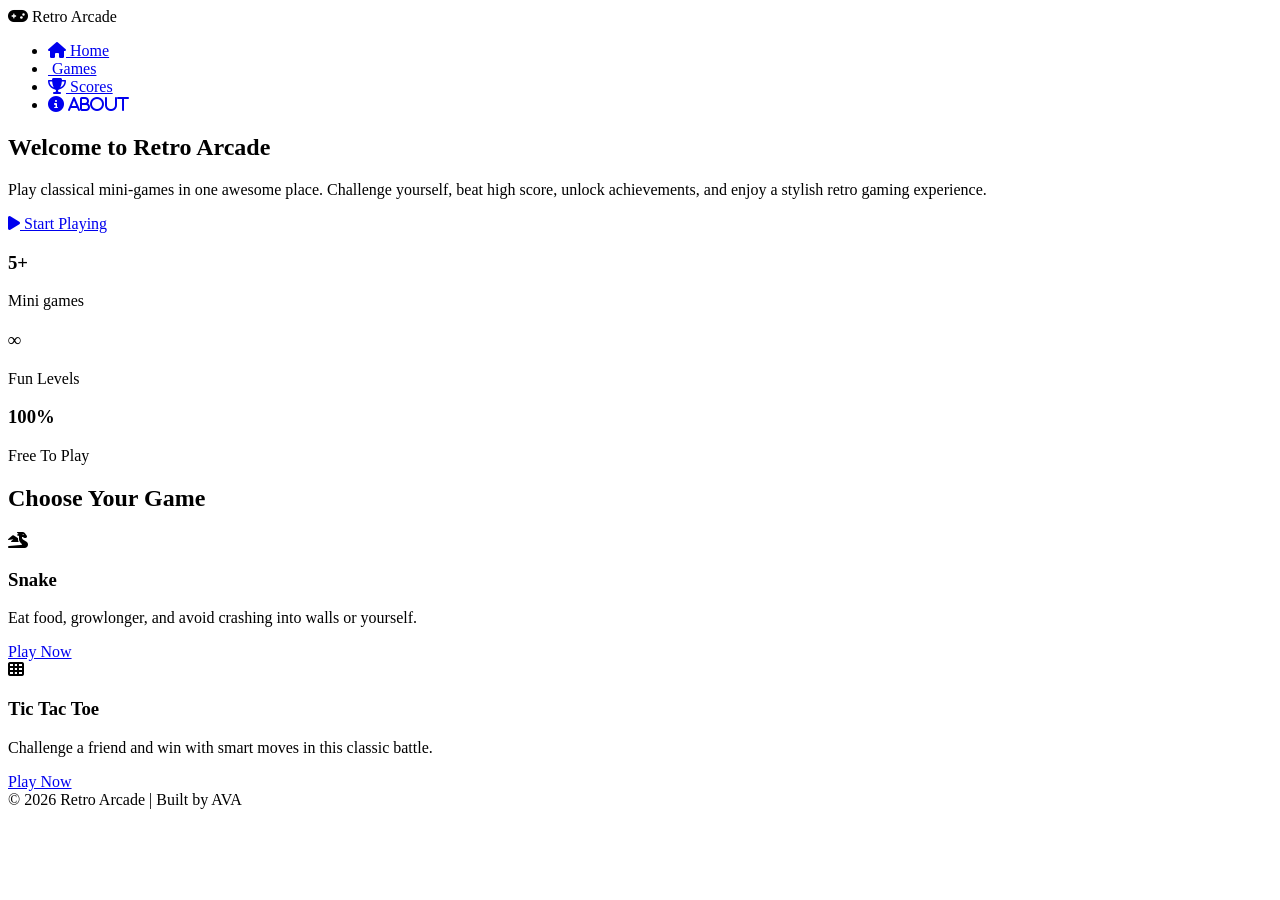
==== index.html @ ef397635 "Added the setup that is html file home page" ====
<!doctype html>
<html lang="en">
  <head>
    <meta charset="UTF-8" />
    <meta name="viewport" content="width-device-width, initial-scale=1,0" />
    <title>Retro Arcade</title>

    <link
      rel="stylesheet"
      href="https://cdnjs.cloudflare.com/ajax/libs/font-awesome/6.5.0/css/all.min.css"
    />
    <link rel="stylesheet" href="style.css" />
  </head>
  <body>
    <nav>
      <div class="logo"><i class="fa-solid fa-gamepad"></i> Retro Arcade</div>

      <ul>
        <li>
          <a href="#"><i class="fa-solid fa-house"></i> Home</a>
        </li>
        <li>
          <a href="#games"><i class="fa-solid fa-joystick"></i> Games</a>
        </li>
        <li>
          <a href="#"><i class="fa-solid fa-trophy"></i> Scores</a>
        </li>
        <li>
          <a href="#"><i class="fa-solid fa-circle-info"> About</i></a>
        </li>
      </ul>
    </nav>

    <section class="hero">
      <h1>Welcome to Retro Arcade</h1>
      <p>
        Play classical mini-games in one awesome place. Challenge yourself, beat
        high score, unlock achievements, and enjoy a stylish retro gaming
        experience.
      </p>
      <a href="#games" class="btn"
        ><i class="fa-solid fa-play"></i> Start Playing</a
      >
    </section>

    <section class="stats">
      <div class="stat-box">
        <h3>5+</h3>
        <p>Mini games</p>
      </div>
      <div class="stat-box">
        <h3>∞</h3>
        <p>Fun Levels</p>
      </div>
      <div class="stat-box">
        <h3>100%</h3>
        <p>Free To Play</p>
      </div>
    </section>

    <section class="games-section" id="games">
      <h2>Choose Your Game</h2>

      <div class="games-grid">
        <div class="card">
          <div class="icon"><i class="fa-solid fa-dragon"></i></div>
          <h3>Snake</h3>
          <p>
            Eat food, growlonger, and avoid crashing into walls or yourself.
          </p>
          <a href="games/snake.html" class="play-btn">Play Now</a>
        </div>

        <div class="card">
          <div class="icon"><i class="fa-solid fa-table-cells"></i></div>
          <h3>Tic Tac Toe</h3>
          <p>
            Challenge a friend and win with smart moves in this classic battle.
          </p>
          <a href="games/snake.html" class="play-btn">Play Now</a>
        </div>
      </div>
    </section>

    <footer>© 2026 Retro Arcade | Built by AVA</footer>
  </body>
</html>
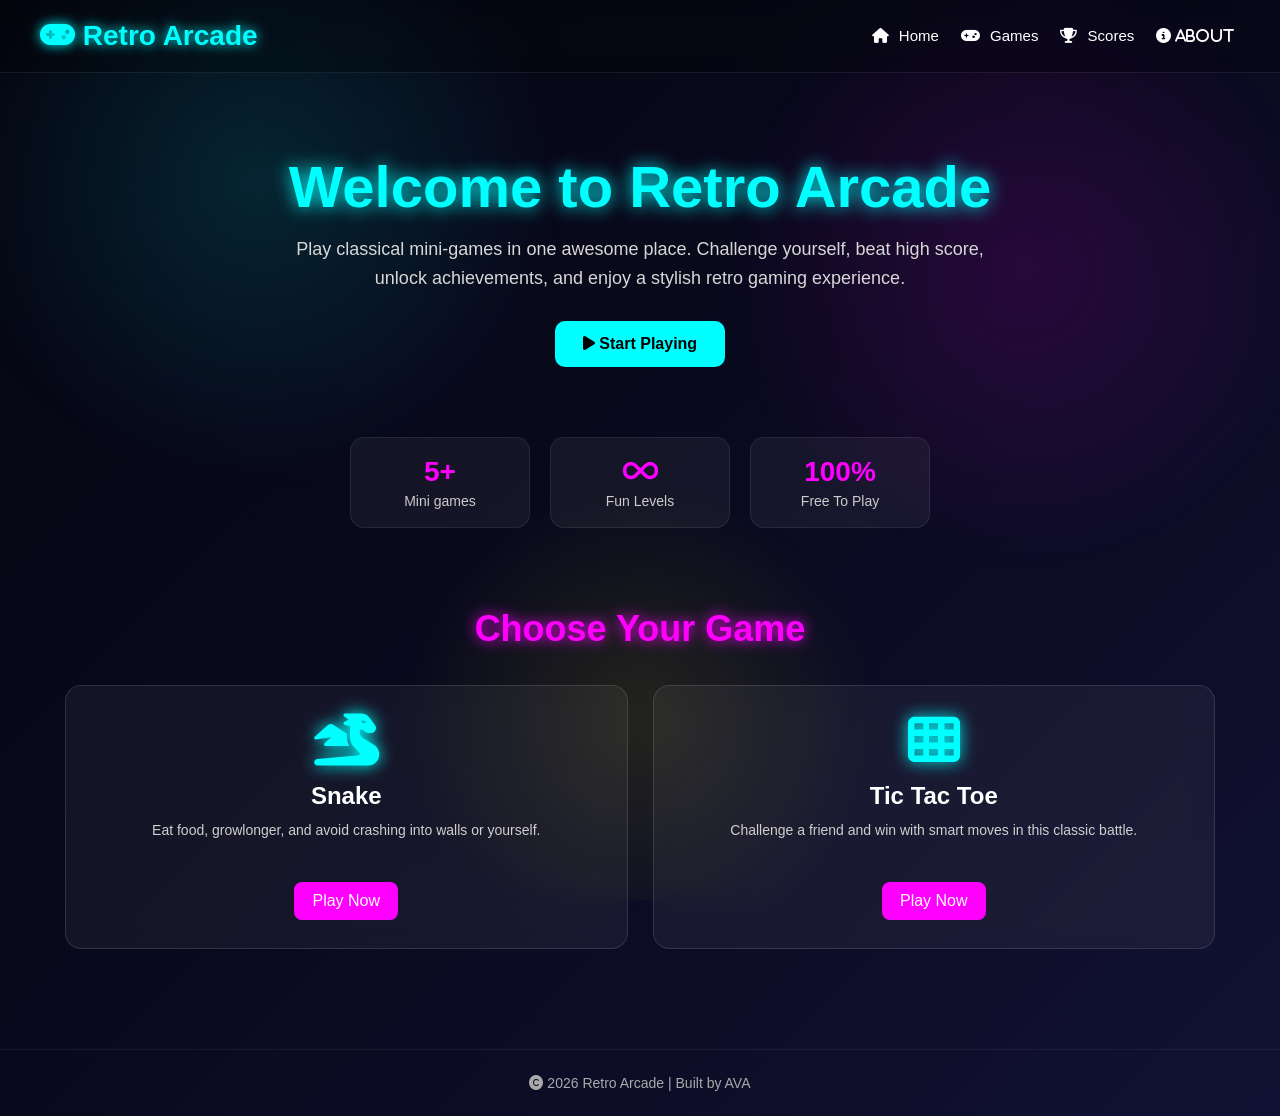
==== commit 8587315e: "added the styling and effects" ====
--- a/index.html
+++ b/index.html
@@ -20,7 +20,7 @@
           <a href="#"><i class="fa-solid fa-house"></i> Home</a>
         </li>
         <li>
-          <a href="#games"><i class="fa-solid fa-joystick"></i> Games</a>
+          <a href="#games"><i class="fa-solid fa-gamepad"></i> Games</a>
         </li>
         <li>
           <a href="#"><i class="fa-solid fa-trophy"></i> Scores</a>
@@ -49,7 +49,7 @@
         <p>Mini games</p>
       </div>
       <div class="stat-box">
-        <h3>∞</h3>
+        <h3><i class="fa-solid fa-infinity"></i></h3>
         <p>Fun Levels</p>
       </div>
       <div class="stat-box">
@@ -82,6 +82,8 @@
       </div>
     </section>
 
-    <footer>© 2026 Retro Arcade | Built by AVA</footer>
+    <footer>
+      <i class="fa-solid fa-copyright"></i> 2026 Retro Arcade | Built by AVA
+    </footer>
   </body>
 </html>
--- a/style.css
+++ b/style.css
@@ -0,0 +1,215 @@
+* {
+  margin: 0;
+  padding: 0;
+  box-sizing: border-box;
+}
+
+html {
+  scroll-behavior: smooth;
+}
+
+body {
+  font-family: Arial, sans-serif;
+  background: linear-gradient(135deg, #050510, #0a0a1f, #111133);
+  color: white;
+  min-height: 100vh;
+  overflow-x: hidden;
+}
+
+body::before {
+  content: "";
+  position: fixed;
+  inset: 0;
+  background:
+    radial-gradient(
+      circle at 20% 20%,
+      rgba(0, 255, 255, 0.12),
+      transparent 25%
+    ),
+    radial-gradient(
+      circle at 80% 30%,
+      rgba(255, 0, 255, 0.12),
+      transparent 25%
+    ),
+    radial-gradient(circle at 50% 80%, rgba(255, 255, 0, 0.1), transparent 25%);
+  z-index: -1;
+}
+nav {
+  display: flex;
+  justify-content: space-between;
+  align-items: center;
+  padding: 20px 40px;
+  position: sticky;
+  top: 0;
+  backdrop-filter: blur(10px);
+  background: rgba(0, 0, 0, 0.25);
+  border-bottom: 1px solid rgba(255, 255, 255, 0.08);
+  z-index: 10000;
+}
+
+.logo {
+  font-size: 28px;
+  font-weight: bold;
+  color: #00ffff;
+  text-shadow: 0 0 12px #00ffff;
+}
+
+nav ul {
+  list-style: none;
+  display: flex;
+  gap: 22px;
+}
+
+nav ul li a {
+  text-decoration: none;
+  color: white;
+  transition: 0.3s;
+  font-size: 15px;
+}
+
+nav ul li a i {
+  margin-right: 6px;
+}
+
+nav ul li a:hover {
+  color: #00ffff;
+}
+
+.hero {
+  text-align: center;
+  padding: 80px 20px 60px;
+}
+.hero h1 {
+  font-size: 58px;
+  color: #00ffff;
+  text-shadow: 0 0 18px #00ffff;
+  margin-bottom: 15px;
+}
+
+.hero p {
+  max-width: 700px;
+  margin: auto;
+  font-size: 18px;
+  color: #d7d7d7;
+  line-height: 1.6;
+}
+
+.btn {
+  display: inline-block;
+  margin-top: 28px;
+  padding: 14px 28px;
+  background: #00ffff;
+  color: black;
+  text-decoration: none;
+  font-weight: bold;
+  border-radius: 10px;
+  transition: 0.3s;
+}
+
+.btn:hover {
+  transform: translateY(-3px) scale(1.04);
+  box-shadow: 0 0 22px #00ffff;
+}
+
+.stats {
+  display: flex;
+  justify-content: center;
+  gap: 20px;
+  flex-wrap: wrap;
+  padding: 10px 20px 30px;
+}
+.stat-box {
+  min-width: 180px;
+  padding: 18px;
+  border-radius: 14px;
+  background: rgba(255, 255, 255, 0.05);
+  border: 1px solid rgba(255, 255, 255, 0.08);
+  text-align: center;
+}
+.stat-box h3 {
+  font-size: 28px;
+  color: #ff00ff;
+  margin-bottom: 5px;
+}
+
+.stat-box p {
+  color: #ccc;
+  font-size: 14px;
+}
+
+.games-section {
+  padding: 50px 20px;
+}
+
+.games-section h2 {
+  text-align: center;
+  font-size: 36px;
+  margin-bottom: 35px;
+  color: #ff00ff;
+  text-shadow: 0 0 14px #ff00ff;
+}
+
+.games-grid {
+  max-width: 1150px;
+  margin: auto;
+  display: grid;
+  grid-template-columns: repeat(auto-fit, minmax(230px, 1fr));
+  gap: 25px;
+}
+
+.card {
+  background: rgba(255, 255, 255, 0.05);
+  border: 1px solid rgba(255, 255, 255, 0.12);
+  border-radius: 16px;
+  padding: 28px 22px;
+  text-align: center;
+  backdrop-filter: blur(10px);
+  transition: 0.35s;
+}
+.card:hover {
+  transform: translateY(-8px) scale(1.02);
+  box-shadow: 0 0 24px rgba(0, 255, 255, 0.35);
+}
+
+.icon i {
+  font-size: 52px;
+  color: #00ffff;
+  text-shadow: 0 0 16px #00ffff;
+  margin-bottom: 16px;
+}
+.card h3 {
+  font-size: 24px;
+  margin-bottom: 10px;
+}
+
+.card p {
+  color: #cfcfcf;
+  font-size: 14px;
+  line-height: 1.5;
+  min-height: 44px;
+  margin-bottom: 18px;
+}
+
+.play-btn {
+  display: inline-block;
+  padding: 10px 18px;
+  background: #ff00ff;
+  color: white;
+  text-decoration: none;
+  border-radius: 8px;
+  transition: 0.3s;
+}
+
+.play-btn:hover {
+  box-shadow: 0 0 16px #ff00ff;
+}
+
+footer {
+  margin-top: 50px;
+  text-align: center;
+  padding: 25px 15px;
+
+  color: #aaa;
+  font-size: 14px;
+  border-top: 1px solid rgba(255, 255, 255, 0.06);
+}
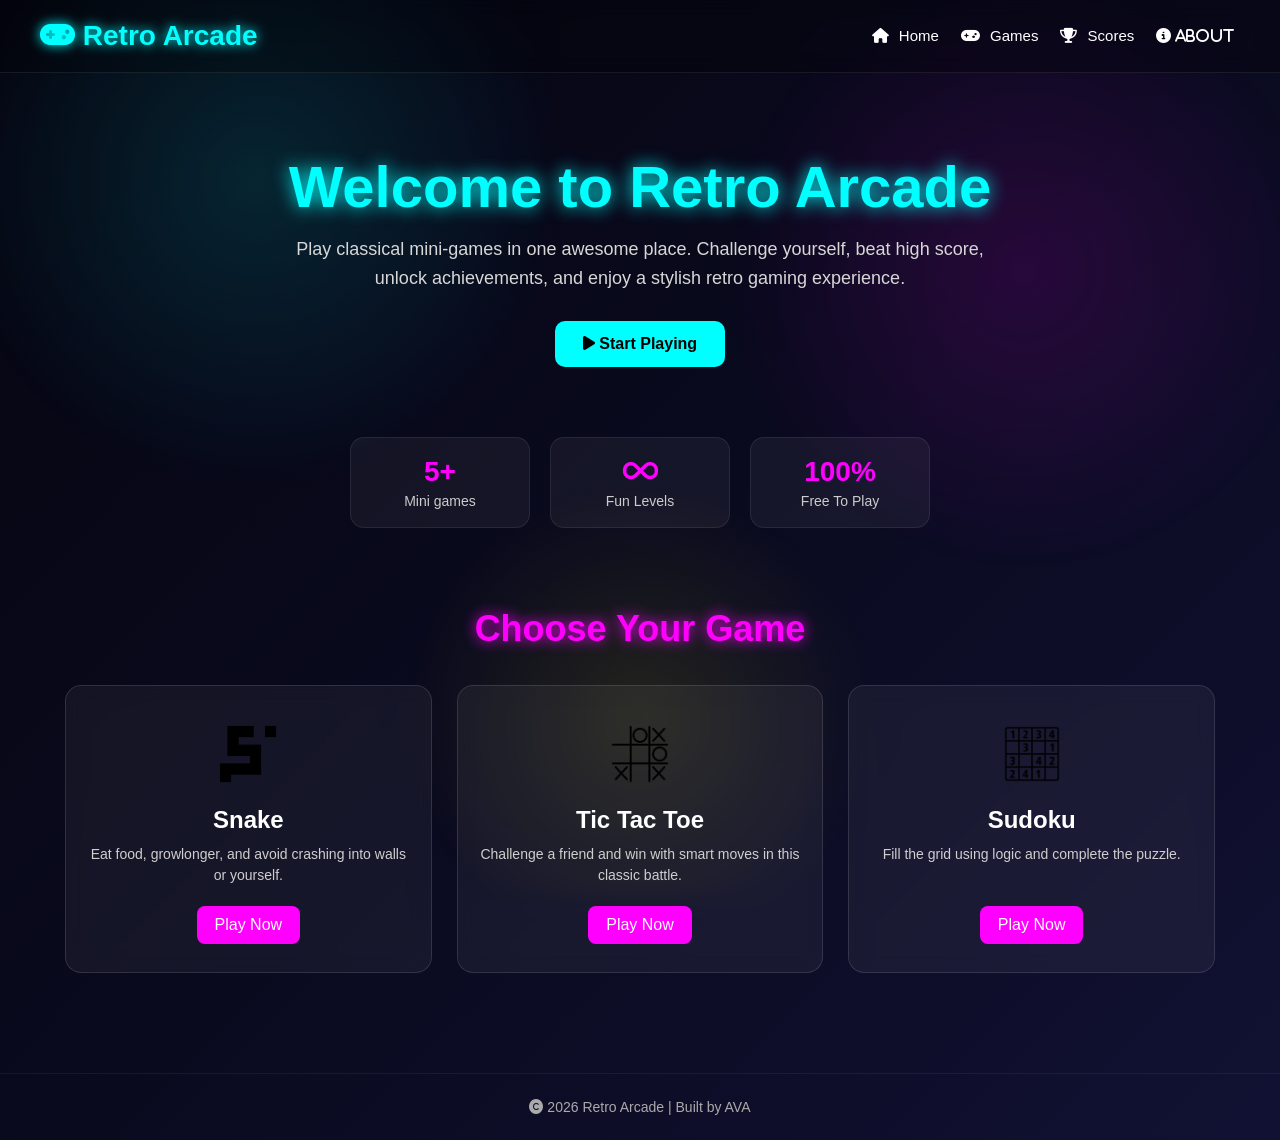
==== commit 116cd305: "Added the sudoku html and some styling" ====
--- a/index.html
+++ b/index.html
@@ -63,7 +63,9 @@
 
       <div class="games-grid">
         <div class="card">
-          <div class="icon"><i class="fa-solid fa-dragon"></i></div>
+          <div class="icon">
+            <img src="snake.png" alt="Snake" />
+          </div>
           <h3>Snake</h3>
           <p>
             Eat food, growlonger, and avoid crashing into walls or yourself.
@@ -72,12 +74,19 @@
         </div>
 
         <div class="card">
-          <div class="icon"><i class="fa-solid fa-table-cells"></i></div>
+          <div class="icon"><img src="tic-tac-toe.png" alt="Snake" /></i></div>
           <h3>Tic Tac Toe</h3>
           <p>
             Challenge a friend and win with smart moves in this classic battle.
           </p>
-          <a href="games/snake.html" class="play-btn">Play Now</a>
+          <a href="games/tictactoe.html" class="play-btn">Play Now</a>
+        </div>
+
+        <div class="card">
+          <div class="icon"><img src="sudoku.png" alt="Snake" /></i></div>
+          <h3>Sudoku</h3>
+          <p>Fill the grid using logic and complete the puzzle.</p>
+          <a href="games/sudoku.html" class="play-btn">Play Now</a>
         </div>
       </div>
     </section>
--- a/style.css
+++ b/style.css
@@ -213,3 +213,53 @@
   font-size: 14px;
   border-top: 1px solid rgba(255, 255, 255, 0.06);
 }
+
+@media (max-width: 768px) {
+  nav {
+    flex-direction: column;
+    gap: 15px;
+    padding: 18px;
+  }
+
+  nav ul {
+    flex-wrap: wrap;
+    justify-content: center;
+    gap: 14px;
+  }
+
+  .hero h1 {
+    font-size: 40px;
+  }
+
+  .hero p {
+    font-size: 16px;
+  }
+}
+
+@media (max-width: 480px) {
+  .hero {
+    padding-top: 55px;
+  }
+
+  .hero h1 {
+    font-size: 32px;
+  }
+
+  .logo {
+    font-size: 24px;
+  }
+}
+.icon {
+  width: 80px;
+  height: 80px;
+  margin: 0 auto 12px;
+  display: flex;
+  align-items: center;
+  justify-content: center;
+}
+
+.icon img {
+  width: 60px;
+  height: 60px;
+  object-fit: contain;
+}
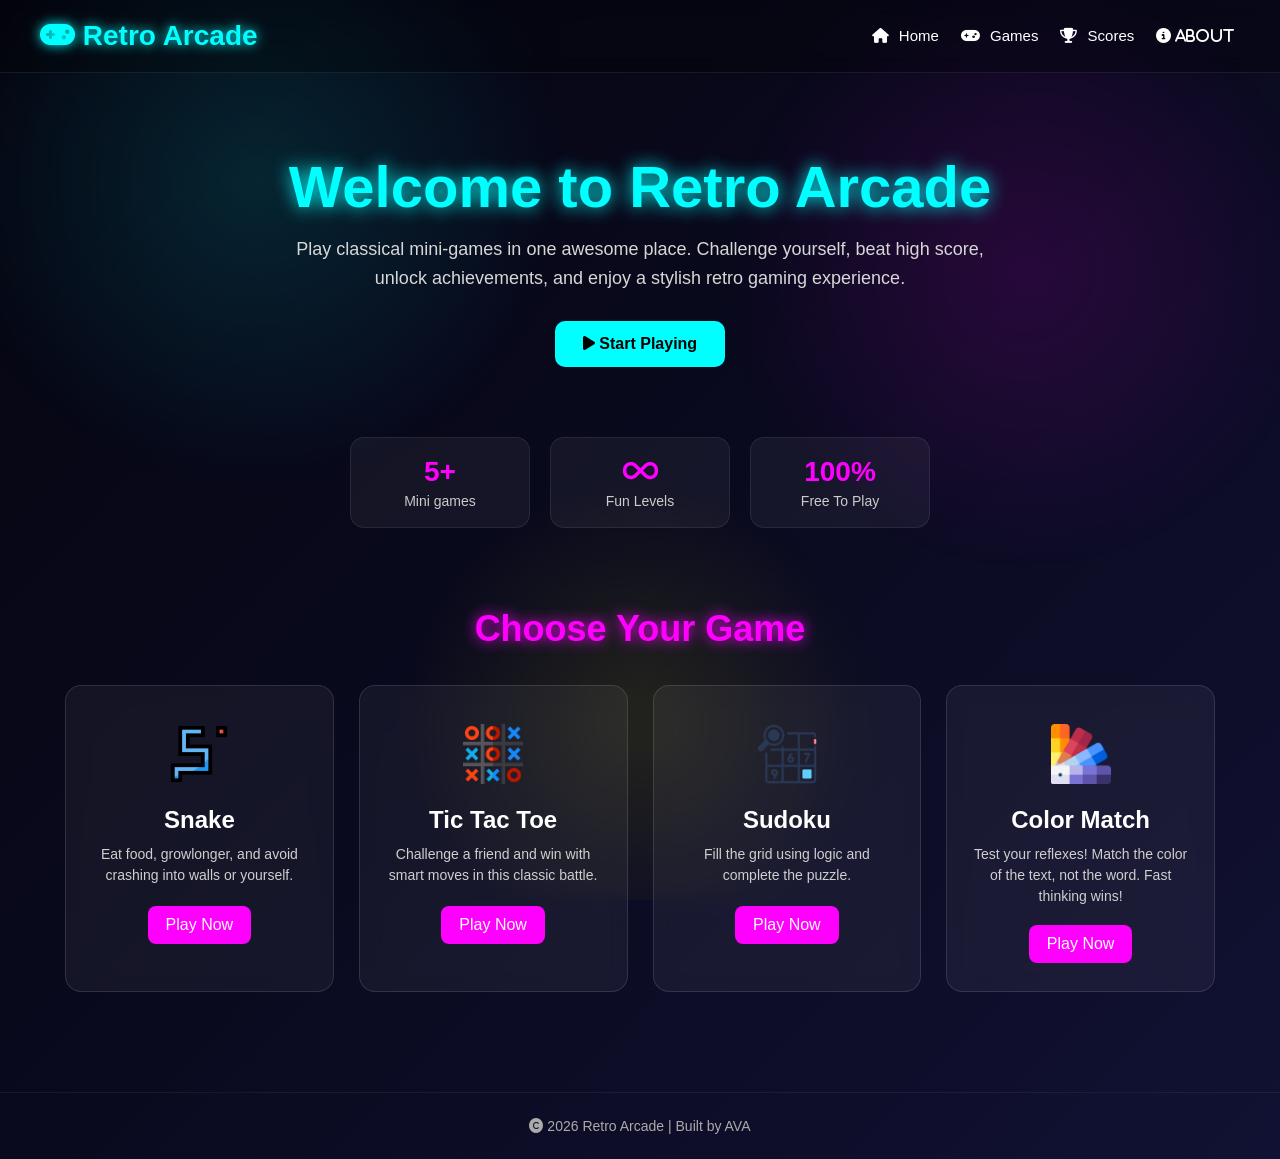
==== commit 79a44acf: "made games folders" ====
--- a/index.html
+++ b/index.html
@@ -2,7 +2,7 @@
 <html lang="en">
   <head>
     <meta charset="UTF-8" />
-    <meta name="viewport" content="width-device-width, initial-scale=1,0" />
+    <meta name="viewport" content="width=device-width, initial-scale=1,0" />
     <title>Retro Arcade</title>
 
     <link
@@ -70,24 +70,35 @@
           <p>
             Eat food, growlonger, and avoid crashing into walls or yourself.
           </p>
-          <a href="games/snake.html" class="play-btn">Play Now</a>
+          <a href="games/snake/snake.html" class="play-btn">Play Now</a>
         </div>
 
         <div class="card">
-          <div class="icon"><img src="tic-tac-toe.png" alt="Snake" /></i></div>
+          <div class="icon"><img src="tic-tac-toe.png" alt="tictactoe" /></i></div>
           <h3>Tic Tac Toe</h3>
           <p>
             Challenge a friend and win with smart moves in this classic battle.
           </p>
-          <a href="games/tictactoe.html" class="play-btn">Play Now</a>
+          <a href="games/tic-tac-toe/tictactoe.html" class="play-btn">Play Now</a>
         </div>
 
         <div class="card">
-          <div class="icon"><img src="sudoku.png" alt="Snake" /></i></div>
+          <div class="icon"><img src="sudoku.png" alt="Sudoku" /></i></div>
           <h3>Sudoku</h3>
           <p>Fill the grid using logic and complete the puzzle.</p>
-          <a href="games/sudoku.html" class="play-btn">Play Now</a>
+          <a href="games/sudoku/sudoku.html" class="play-btn">Play Now</a>
         </div>
+          
+        <div class="card">
+        <div class="icon"><img src="color-palette.png" alt="Color" /></div>
+        <h3>Color Match</h3>
+        <p>
+        Test your reflexes! Match the color of the text, not the word. Fast thinking wins!
+       </p>
+        <a href="games/color-match/color.html" class="play-btn">Play Now</a>
+        </div>
+        </div>
+        
       </div>
     </section>
 
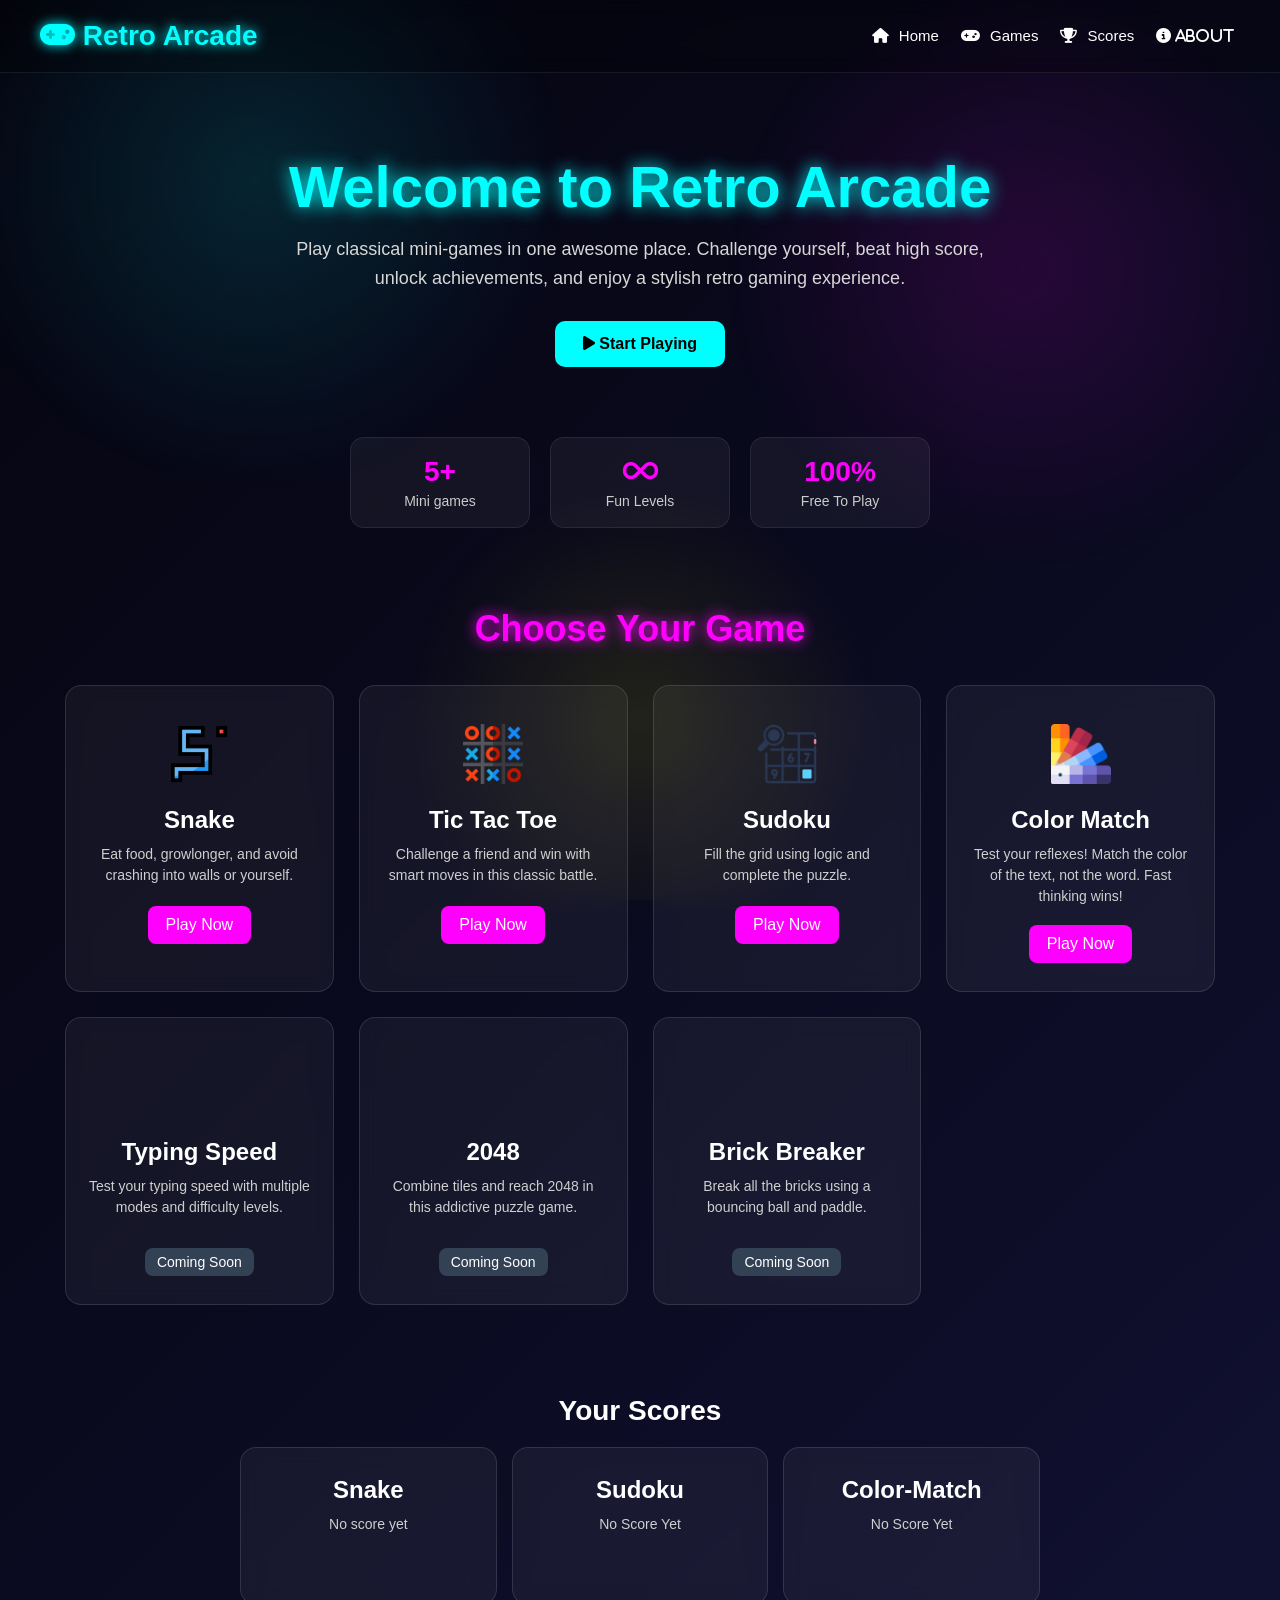
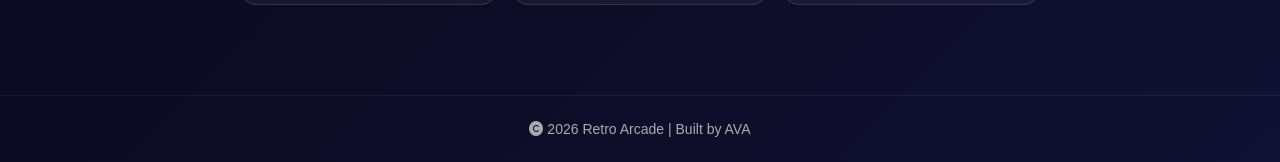
==== commit 663dd3ce: "added the score display logic" ====
--- a/index.html
+++ b/index.html
@@ -23,7 +23,7 @@
           <a href="#games"><i class="fa-solid fa-gamepad"></i> Games</a>
         </li>
         <li>
-          <a href="#"><i class="fa-solid fa-trophy"></i> Scores</a>
+          <a href="#scores"><i class="fa-solid fa-trophy"></i> Scores</a>
         </li>
         <li>
           <a href="#"><i class="fa-solid fa-circle-info"> About</i></a>
@@ -97,13 +97,56 @@
        </p>
         <a href="games/color-match/color.html" class="play-btn">Play Now</a>
         </div>
+
+        <div class="card">
+          <div class="icon"></div>
+          <h3>Typing Speed</h3>
+          <p>Test your typing speed with multiple modes and difficulty levels.</p>
+          <div class="coming-label">Coming Soon</div>
+        </div>
+
+        <div class="card">
+          <div class="icon"></div>
+          <h3>2048</h3>
+          <p>Combine tiles and reach 2048 in this addictive puzzle game.</p>
+          <div class="coming-label">Coming Soon</div>
+        </div>
+
+        <div class="card">
+          <div class="icon"></div>
+          <h3>Brick Breaker</h3>
+          <p>Break all the bricks using a bouncing ball and paddle.</p>
+          <div class="coming-label">Coming Soon</div>
+        </div>
         </div>
         
+      </div>
+    </section>
+
+    <section class="scoreboard"id="scores">
+      <h2>Your Scores</h2>
+
+      <div class="score-grid">
+        <div class="score card">
+          <h3>Snake</h3>
+          <p id="snakeScore">No Score Yet</p>
+        </div>
+
+        <div class="score card">
+          <h3>Sudoku</h3>
+          <p id="snakeScore">No Score Yet</p>
+        </div>
+
+        <div class="score card">
+          <h3>Color-Match</h3>
+          <p id="snakeScore">No Score Yet</p>
+        </div>
       </div>
     </section>
 
     <footer>
       <i class="fa-solid fa-copyright"></i> 2026 Retro Arcade | Built by AVA
     </footer>
+    <script src="script.js"></script>
   </body>
 </html>
--- a/style.css
+++ b/style.css
@@ -263,3 +263,43 @@
   height: 60px;
   object-fit: contain;
 }
+.coming-label {
+  margin-top: 10px;
+  padding: 6px 12px;
+  background: #334155;
+  border-radius: 8px;
+  font-size: 14px;
+  display: inline-block;
+}
+.scoreboard {
+  padding: 40px 20px;
+  text-align: center;
+}
+
+.scoreboard h2 {
+  margin-bottom: 20px;
+  font-size: 28px;
+}
+
+.score-grid {
+  display: grid;
+  grid-template-columns: repeat(auto-fit, minmax(180px, 1fr));
+  gap: 15px;
+  max-width: 800px;
+  margin: auto;
+}
+
+.score-card {
+  background: rgba(255, 255, 255, 0.04);
+  border: 1px solid solid rgba(255, 255, 255, 0.08);
+  border-radius: 14px;
+  padding: 18px;
+}
+
+.score-card h3 {
+  margin-bottom: 10px;
+}
+.score-card p {
+  font-size: 18px;
+  color: #cbd5e1;
+}
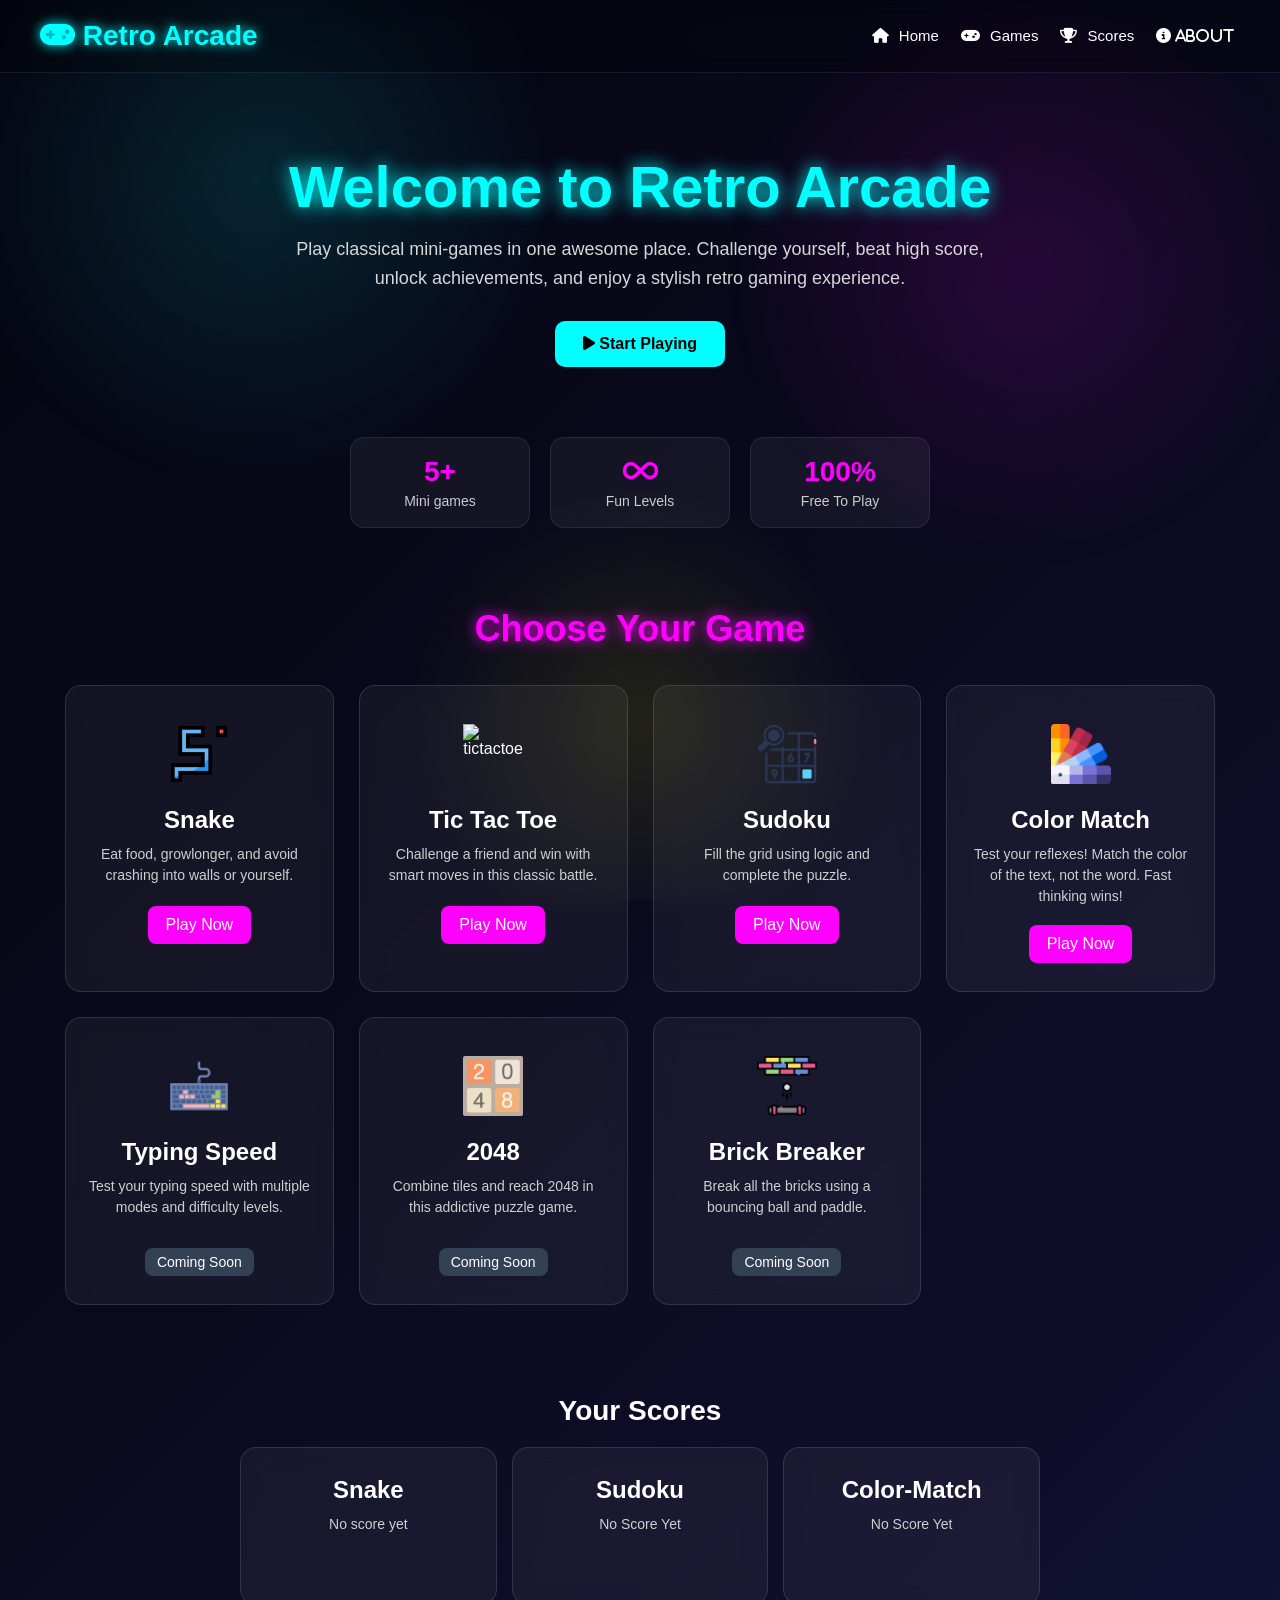
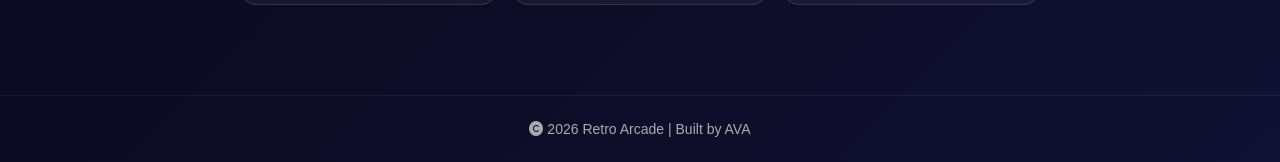
==== commit 32e923d5: "added the images in nassets folder" ====
--- a/index.html
+++ b/index.html
@@ -64,7 +64,7 @@
       <div class="games-grid">
         <div class="card">
           <div class="icon">
-            <img src="snake.png" alt="Snake" />
+            <img src="assets/snake.png" alt="Snake" />
           </div>
           <h3>Snake</h3>
           <p>
@@ -74,7 +74,7 @@
         </div>
 
         <div class="card">
-          <div class="icon"><img src="tic-tac-toe.png" alt="tictactoe" /></i></div>
+          <div class="icon"><img src=assets/tic-tac-toe.png" alt="tictactoe" /></i></div>
           <h3>Tic Tac Toe</h3>
           <p>
             Challenge a friend and win with smart moves in this classic battle.
@@ -83,14 +83,14 @@
         </div>
 
         <div class="card">
-          <div class="icon"><img src="sudoku.png" alt="Sudoku" /></i></div>
+          <div class="icon"><img src="assets/sudoku.png" alt="Sudoku" /></i></div>
           <h3>Sudoku</h3>
           <p>Fill the grid using logic and complete the puzzle.</p>
           <a href="games/sudoku/sudoku.html" class="play-btn">Play Now</a>
         </div>
           
         <div class="card">
-        <div class="icon"><img src="color-palette.png" alt="Color" /></div>
+        <div class="icon"><img src="assets/color-palette.png" alt="Color" /></div>
         <h3>Color Match</h3>
         <p>
         Test your reflexes! Match the color of the text, not the word. Fast thinking wins!
@@ -99,21 +99,21 @@
         </div>
 
         <div class="card">
-          <div class="icon"></div>
+          <div class="icon"><img src="assets/keyboard.png" alt="typing test"/></div>
           <h3>Typing Speed</h3>
           <p>Test your typing speed with multiple modes and difficulty levels.</p>
           <div class="coming-label">Coming Soon</div>
         </div>
 
         <div class="card">
-          <div class="icon"></div>
+          <div class="icon"><img src="assets/2048.png" alt="2048"/></div>
           <h3>2048</h3>
           <p>Combine tiles and reach 2048 in this addictive puzzle game.</p>
           <div class="coming-label">Coming Soon</div>
         </div>
 
         <div class="card">
-          <div class="icon"></div>
+          <div class="icon"><img src="assets/brick-breaker.png" alt="brick-breaker"/></div>
           <h3>Brick Breaker</h3>
           <p>Break all the bricks using a bouncing ball and paddle.</p>
           <div class="coming-label">Coming Soon</div>
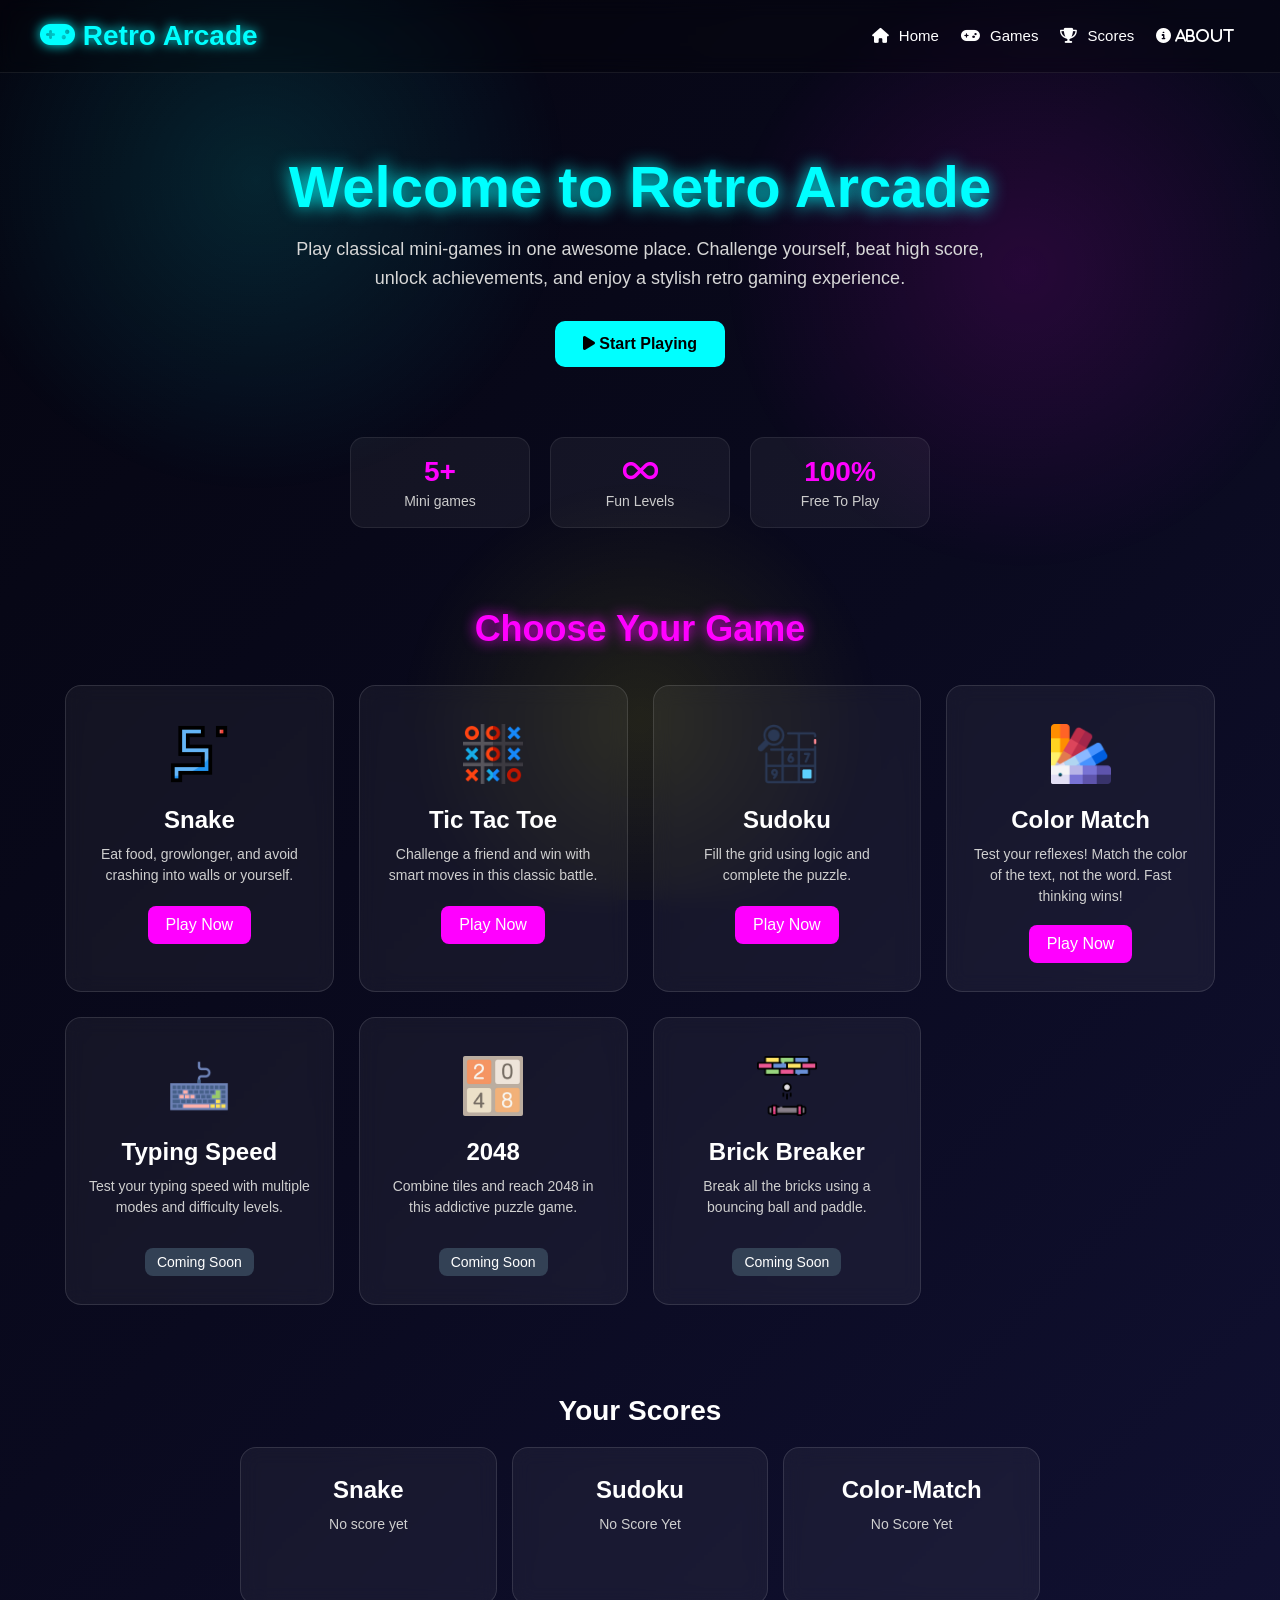
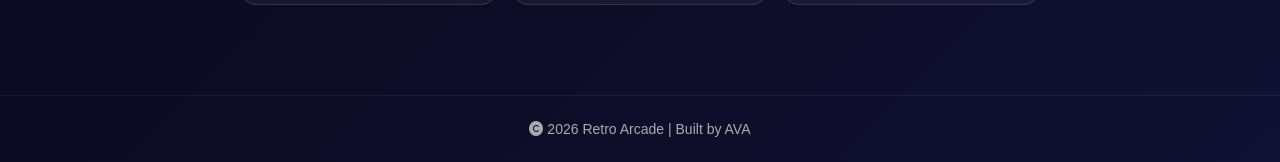
==== commit d06d316b: "added the tictactoe img" ====
--- a/index.html
+++ b/index.html
@@ -74,7 +74,7 @@
         </div>
 
         <div class="card">
-          <div class="icon"><img src=assets/tic-tac-toe.png" alt="tictactoe" /></i></div>
+          <div class="icon"><img src="assets/tic-tac-toe.png" alt="tictactoe"/></i></div>
           <h3>Tic Tac Toe</h3>
           <p>
             Challenge a friend and win with smart moves in this classic battle.
